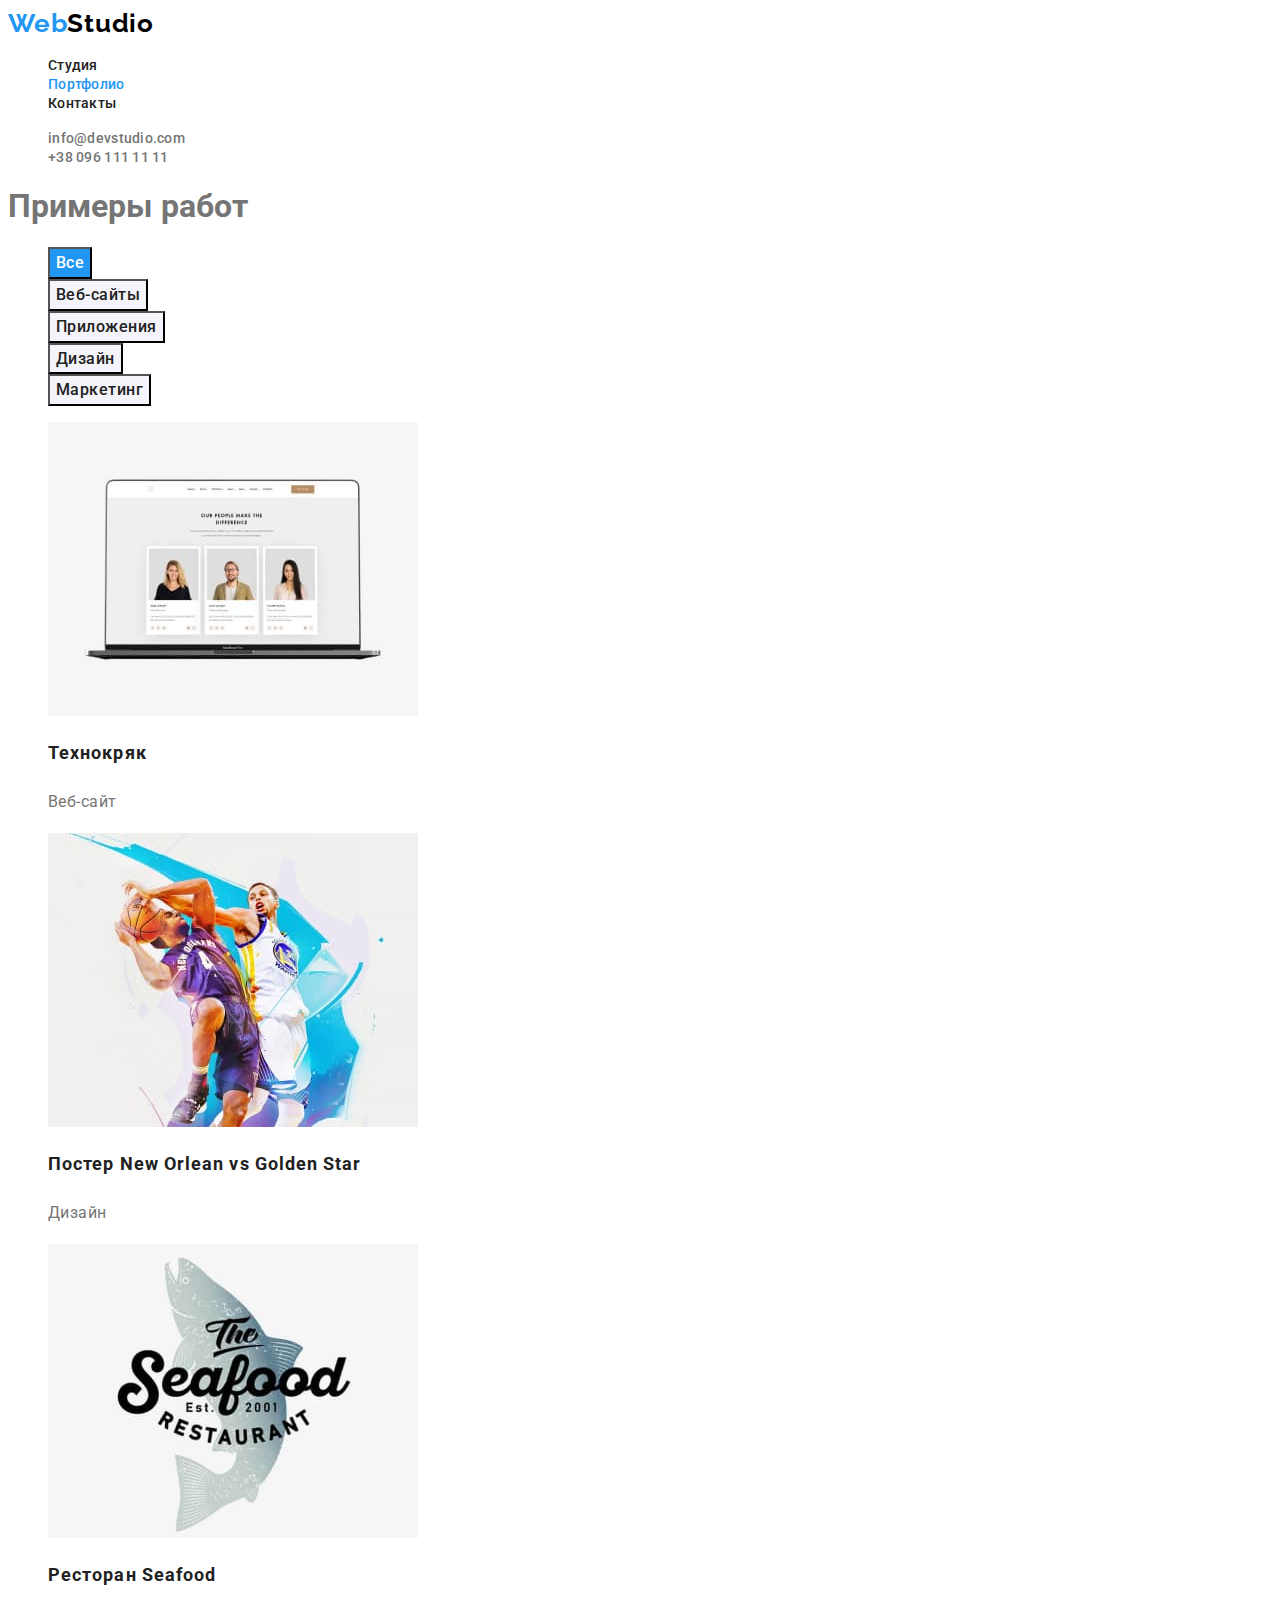
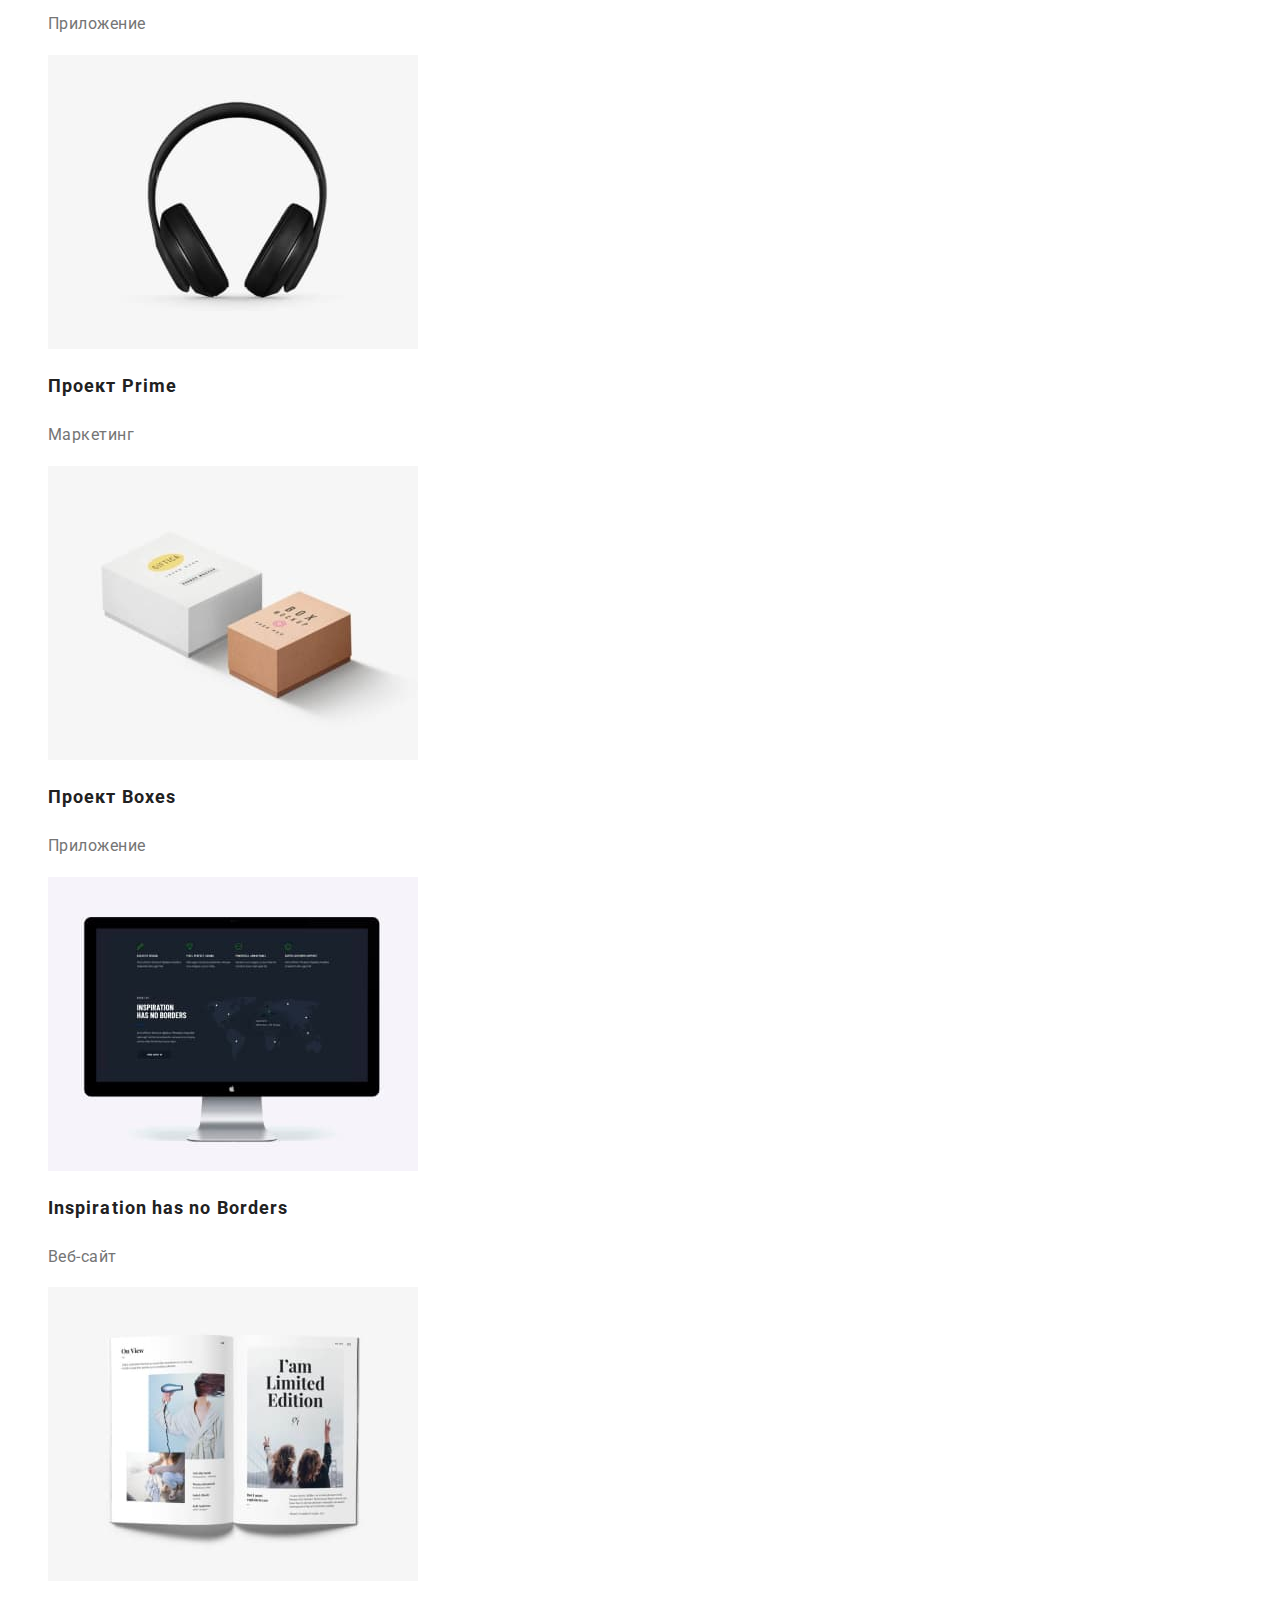
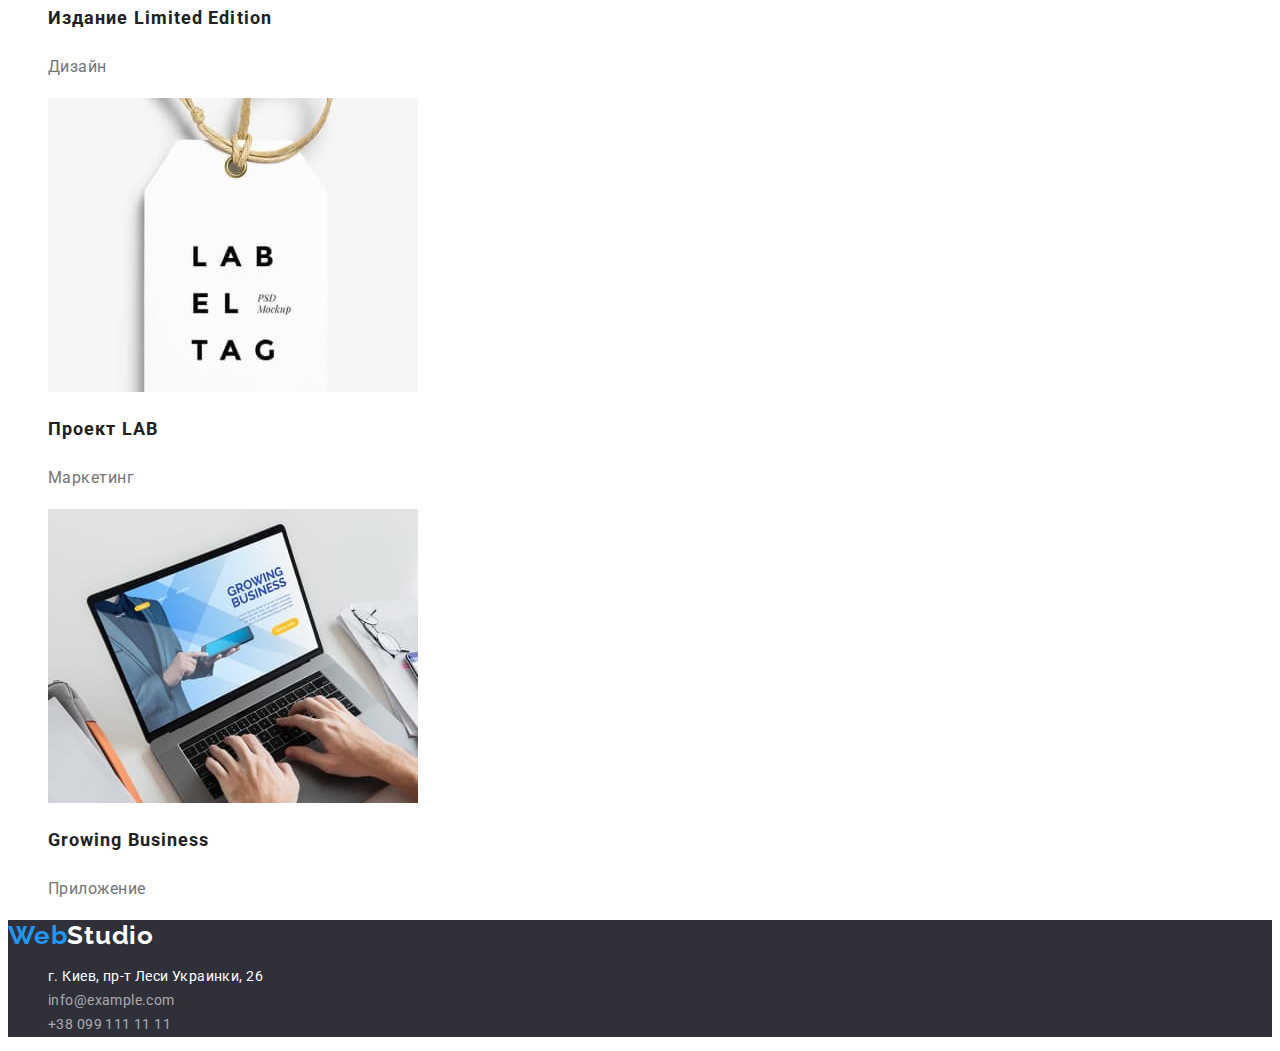
==== portfolio.html @ 643e1e72 "Добавляє файли з ДЗ-2" ====
<!DOCTYPE html>
<html lang="ru">
<head>
    <meta charset="UTF-8">
    <meta http-equiv="X-UA-Compatible" content="IE=edge">
    <meta name="viewport" content="width=device-width, initial-scale=1.0">
    <title>Портфолио</title>
    <link rel="preconnect" href="https://fonts.googleapis.com">
    <link rel="preconnect" href="https://fonts.gstatic.com" crossorigin>
    <link href="https://fonts.googleapis.com/css2?family=Raleway:wght@700&family=Roboto:wght@400;500;700;900&display=swap"
        rel="stylesheet">
    <link rel="stylesheet" href="./css/styles.css">
</head>
<body>
    <!-- Шапка -->
    <header class="header">
        <a class="link logo" href="./index.html"><span class="web">Web</span>Studio</a>
        <nav class="nav">
            <ul class="list">
                <li><a class="link" href="./index.html">Студия</a></li>
                <li><a class="link link-current" href="./portfolio.html">Портфолио</a></li>
                <li><a class="link" href="">Контакты</a></li>
            </ul>
        </nav>
        <ul class="list">
            <li><a class="link contacts" href="mailto:info@devstudio.com">info@devstudio.com</a></li>
            <li><a class="link contacts" href="tel:+380961111111">+38 096 111 11 11</a></li>
        </ul>
    </header>
    <!-- Основная часть -->
    <main>
        <!-- Примеры работ -->
        <section class="examples">
            <h1>Примеры работ</h1>
            <ul  class="list">
                <li>
                    <button type="button" class="btn default">Все</button>
                </li>
                <li>
                    <button type="button" class="btn">Веб-сайты</button>
                </li>
                <li>
                    <button type="button" class="btn">Приложения</button>
                </li>
                <li>
                    <button type="button" class="btn">Дизайн</button>
                </li>
                <li>
                    <button type="button" class="btn">Маркетинг</button>
                </li>

            </ul>
            <ul class="list">
                <li class="item">
                    <a class="link" href="">
                        <img src="./images/portfolio/img1.jpg" alt="Веб-сайт" width="370">
                        <h2 class="project-name">Технокряк</h2>
                        <p class="project-type">Веб-сайт</p>
                    </a>
                </li>
                <li class="item">
                    <a class="link" href="">
                        <img src="./images/portfolio/img2.jpg" alt="Постер New Orlean vs Golden Star" width="370">
                        <h2 class="project-name">Постер New Orlean vs Golden Star</h2>
                        <p class="project-type">Дизайн</p>
                    </a>
                </li>
                <li class="item">
                    <a class="link" href="">
                        <img src="./images/portfolio/img3.jpg" alt="Лого ресторана Seafood" width="370">
                        <h2 class="project-name">Ресторан Seafood</h2>
                        <p class="project-type">Приложение</p>
                    </a>
                </li>
                <li class="item">
                    <a class="link" href="">
                        <img src="./images/portfolio/img4.jpg" alt="Наушники" width="370">
                        <h2 class="project-name">Проект Prime</h2>
                        <p class="project-type">Маркетинг</p>
                    </a>
                </li>
                <li class="item">
                    <a class="link" href="">
                        <img src="./images/portfolio/img5.jpg" alt="Два ящика" width="370">
                        <h2 class="project-name">Проект Boxes</h2>
                        <p class="project-type">Приложение</p>
                    </a>
                </li>
                <li class="item">
                    <a class="link" href="">
                        <img src="./images/portfolio/img6.jpg" alt="Монитор" width="370">
                        <h2 class="project-name">Inspiration has no Borders</h2>
                        <p class="project-type">Веб-сайт</p>
                    </a>
                </li>
                <li class="item">
                    <a class="link" href="">
                        <img src="./images/portfolio/img7.jpg" alt="Журнал" width="370">
                        <h2 class="project-name">Издание Limited Edition</h2>
                        <p class="project-type">Дизайн</p>
                    </a>
                </li>
                <li class="item">
                    <a class="link" href="">
                        <img src="./images/portfolio/img8.jpg" alt="Бирка" width="370">
                        <h2 class="project-name">Проект LAB</h2>
                        <p class="project-type">Маркетинг</p>
                    </a>
                </li>
                <li class="item">
                    <a class="link" href="">
                        <img src="./images/portfolio/img9.jpg" alt="Ноутбук" width="370">
                        <h2 class="project-name">Growing Business</h2>
                        <p class="project-type">Приложение</p>
                    </a>
                </li>
                
            </ul>
        </section>
    </main>
    <!-- Подвал -->
    <footer class="footer">
        <a class="link logo" href="./index.html"><span class="web">Web</span>Studio</a>
        <address class="address">
            <ul class="list">
                <li >г. Киев, пр-т Леси Украинки, 26</li>
                <li><a class="link contacts" href="mailto:info@example.com">info@example.com</a></li>
                <li><a class="link contacts" href="tel:+380991111111">+38 099 111 11 11</a></li>
            </ul>
        </address>
    </footer>
</body>
</html>
---- css/styles.css ----
:root {
  --primary-text-color: #757575;
  --title-text-color: #212121;
  --accent-color: #2196f3;
  --accent-hero-btn-color: #188ce8;
  --primary-white-color: #ffffff;
  --header-logo-color: #000000;
  --footer-background-color: #2f303a;
  --footer-contacts-color: rgba(255, 255, 255, 0.6);
  --second-background-color: #f5f4fa;
}

body {
  background-color: var(--primary-white-color);
  color: var(--primary-text-color);

  font-family: Roboto, sans-serif;
}

.list {
  list-style-type: none;
}

.link {
  text-decoration: none;
}

.logo {
  font-family: Raleway;
  font-style: normal;
  font-weight: 700;
  font-size: 26px;
  line-height: 1.19;
  letter-spacing: 0.03em;
}

.logo .web {
  color: var(--accent-color);
}

/* шапка */

.header .logo {
  color: var(--header-logo-color);
}

.nav .link {
  color: var(--title-text-color);

  font-weight: 500;
  font-size: 14px;
  line-height: 1.14;
  letter-spacing: 0.02em;
}

.nav .link-current {
  color: var(--accent-color);
}

.header .contacts {
  color: var(--primary-text-color);

  font-weight: 500;
  font-size: 14px;
  line-height: 1.14;
  letter-spacing: 0.02em;
}

.nav .link:hover,
.nav .link:focus,
.link.contacts:hover,
.link.contacts:focus {
  color: var(--accent-color);
}

/* Подвал */
.footer {
  background-color: var(--footer-background-color);
}

.footer .logo {
  color: var(--primary-white-color);
}

.footer .address {
  color: var(--primary-white-color);

  font-style: normal;
  font-weight: 400;
  font-size: 14px;
  line-height: 1.71;
  letter-spacing: 0.03em;
}

.footer .contacts {
  color: var(--footer-contacts-color);
}

/* Кнопки портфолио */
.btn {
  background-color: var(--second-background-color);
  color: var(--title-text-color);

  font-family: inherit;
  font-weight: 500;
  font-size: 16px;
  line-height: 1.62;
  text-align: center;
  letter-spacing: 0.03em;

  cursor: pointer;
}

.btn.default {
  background-color: var(--accent-color);
  color: var(--primary-white-color);
}

.btn:hover,
.btn:focus {
  background-color: var(--accent-color);
  color: var(--primary-white-color);
}

/* Герой */
.hero {
  background-color: var(--footer-background-color);
}

.hero .title {
  color: var(--primary-white-color);

  font-weight: 900;
  font-size: 44px;
  line-height: 1.36;
  text-align: center;
  letter-spacing: 0.06em;

  text-transform: uppercase;
}

.hero .btn {
  background-color: var(--accent-color);
  color: var(--primary-white-color);

  font-family: inherit;
  font-weight: 700;
  font-size: 16px;
  line-height: 1.87;
  letter-spacing: 0.06em;

  cursor: pointer;
}

.hero .btn:hover,
.hero .btn:focus {
  background-color: var(--accent-hero-btn-color);
}

/* Примеры работ */
.examples .title {
  color: var(--title-text-color);
}

.project-name {
  color: var(--title-text-color);

  font-size: 18px;
  line-height: 2;
  letter-spacing: 0.06em;
}

.project-type {
  color: var(--primary-text-color);

  font-size: 16px;
  line-height: 1.87;
  letter-spacing: 0.03em;
}

/* Преимущества */
.feature .title {
  color: var(--title-text-color);

  font-size: 14px;
  line-height: 1.14;
  letter-spacing: 0.03em;

  text-transform: uppercase;
}

.feature .text {
  color: var(--primary-text-color);

  font-size: 14px;
  line-height: 1.71;
  letter-spacing: 0.03em;
}

/* Направления работы */
.services {
  color: var(--title-text-color);

  font-size: 36px;
  line-height: 1.17;
  text-align: center;
  letter-spacing: 0.03em;
}

/* Сотрудники */
.team {
  background-color: var(--second-background-color);
}

.team .title {
  color: var(--title-text-color);

  font-size: 36px;
  line-height: 1.17;
  text-align: center;
  letter-spacing: 0.03em;
}

.team .item {
  background-color: var(--primary-white-color);
}

.team .name {
  color: var(--title-text-color);

  font-weight: 500;
  font-size: 16px;
  line-height: 1.19;
  text-align: center;
  letter-spacing: 0.03em;
}

.team .text {
  color: var(--primary-text-color);

  font-size: 16px;
  line-height: 1.19;
  text-align: center;
  letter-spacing: 0.03em;
}
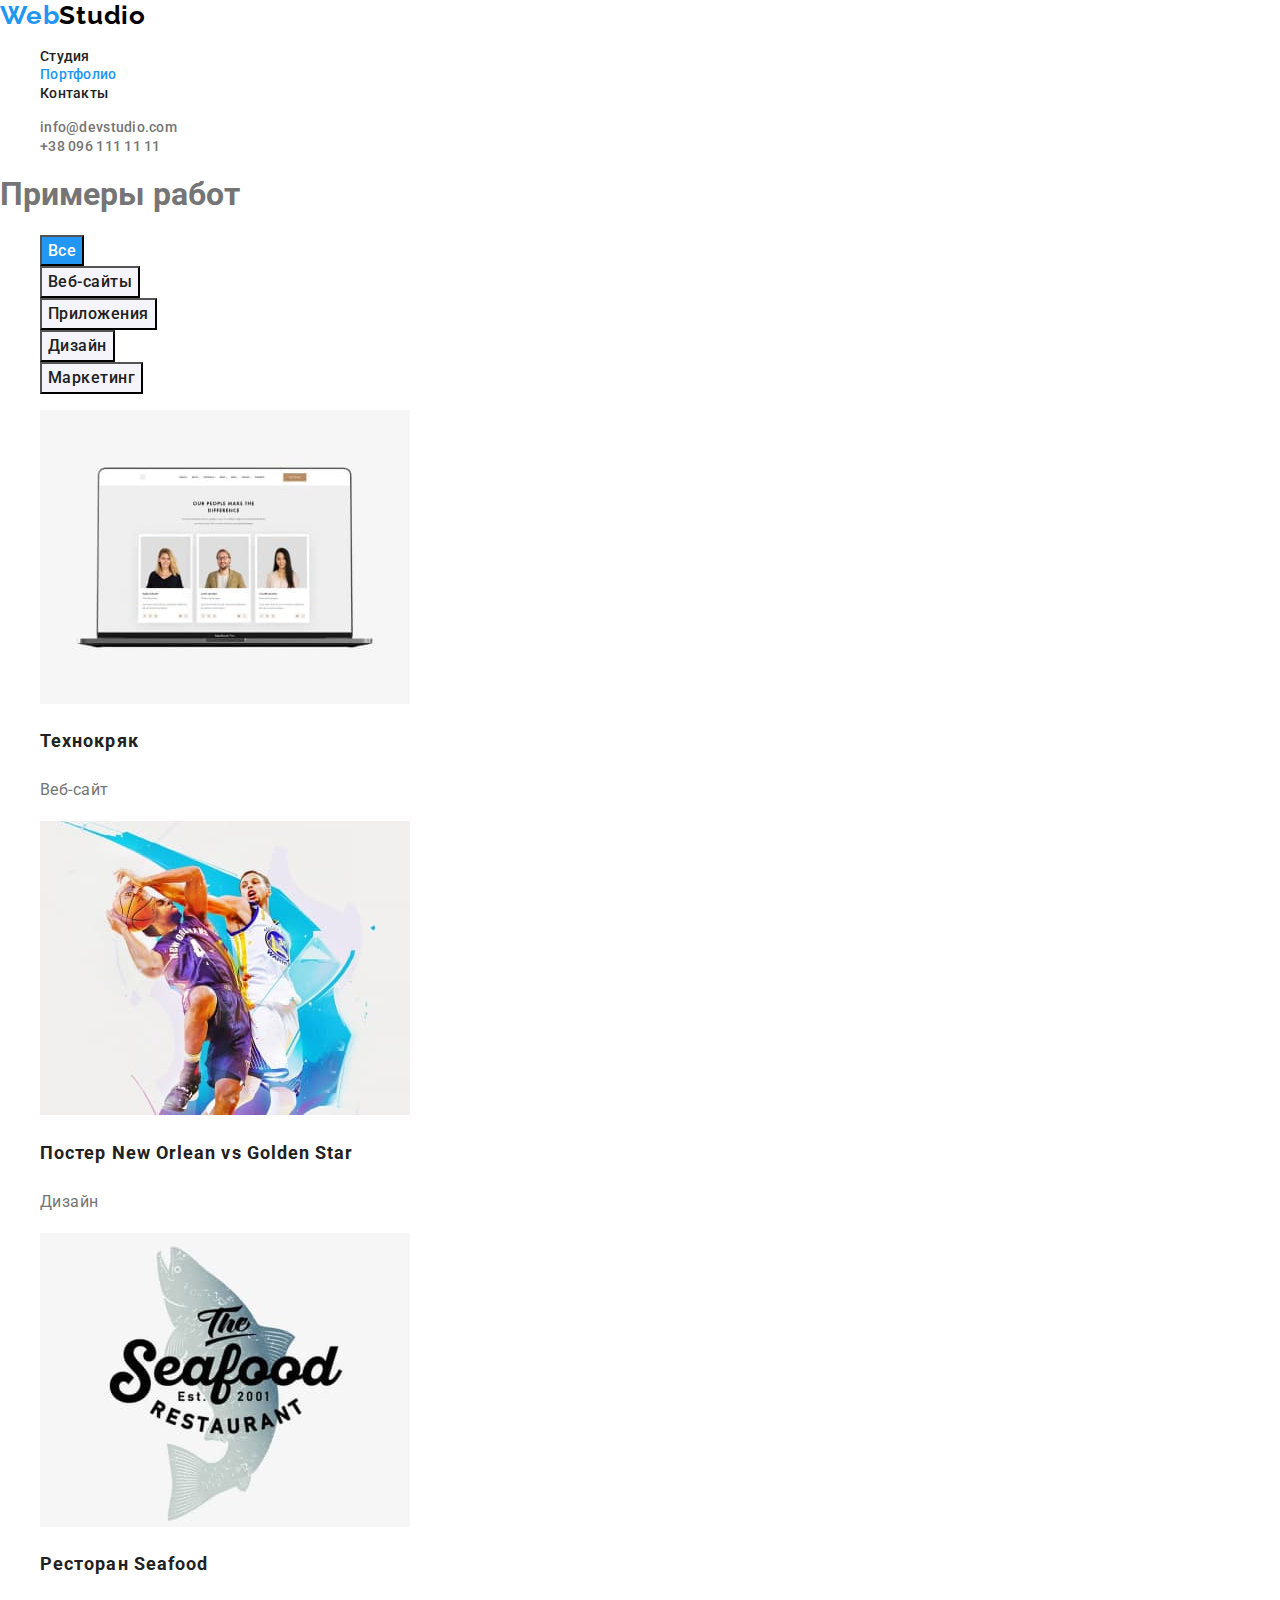
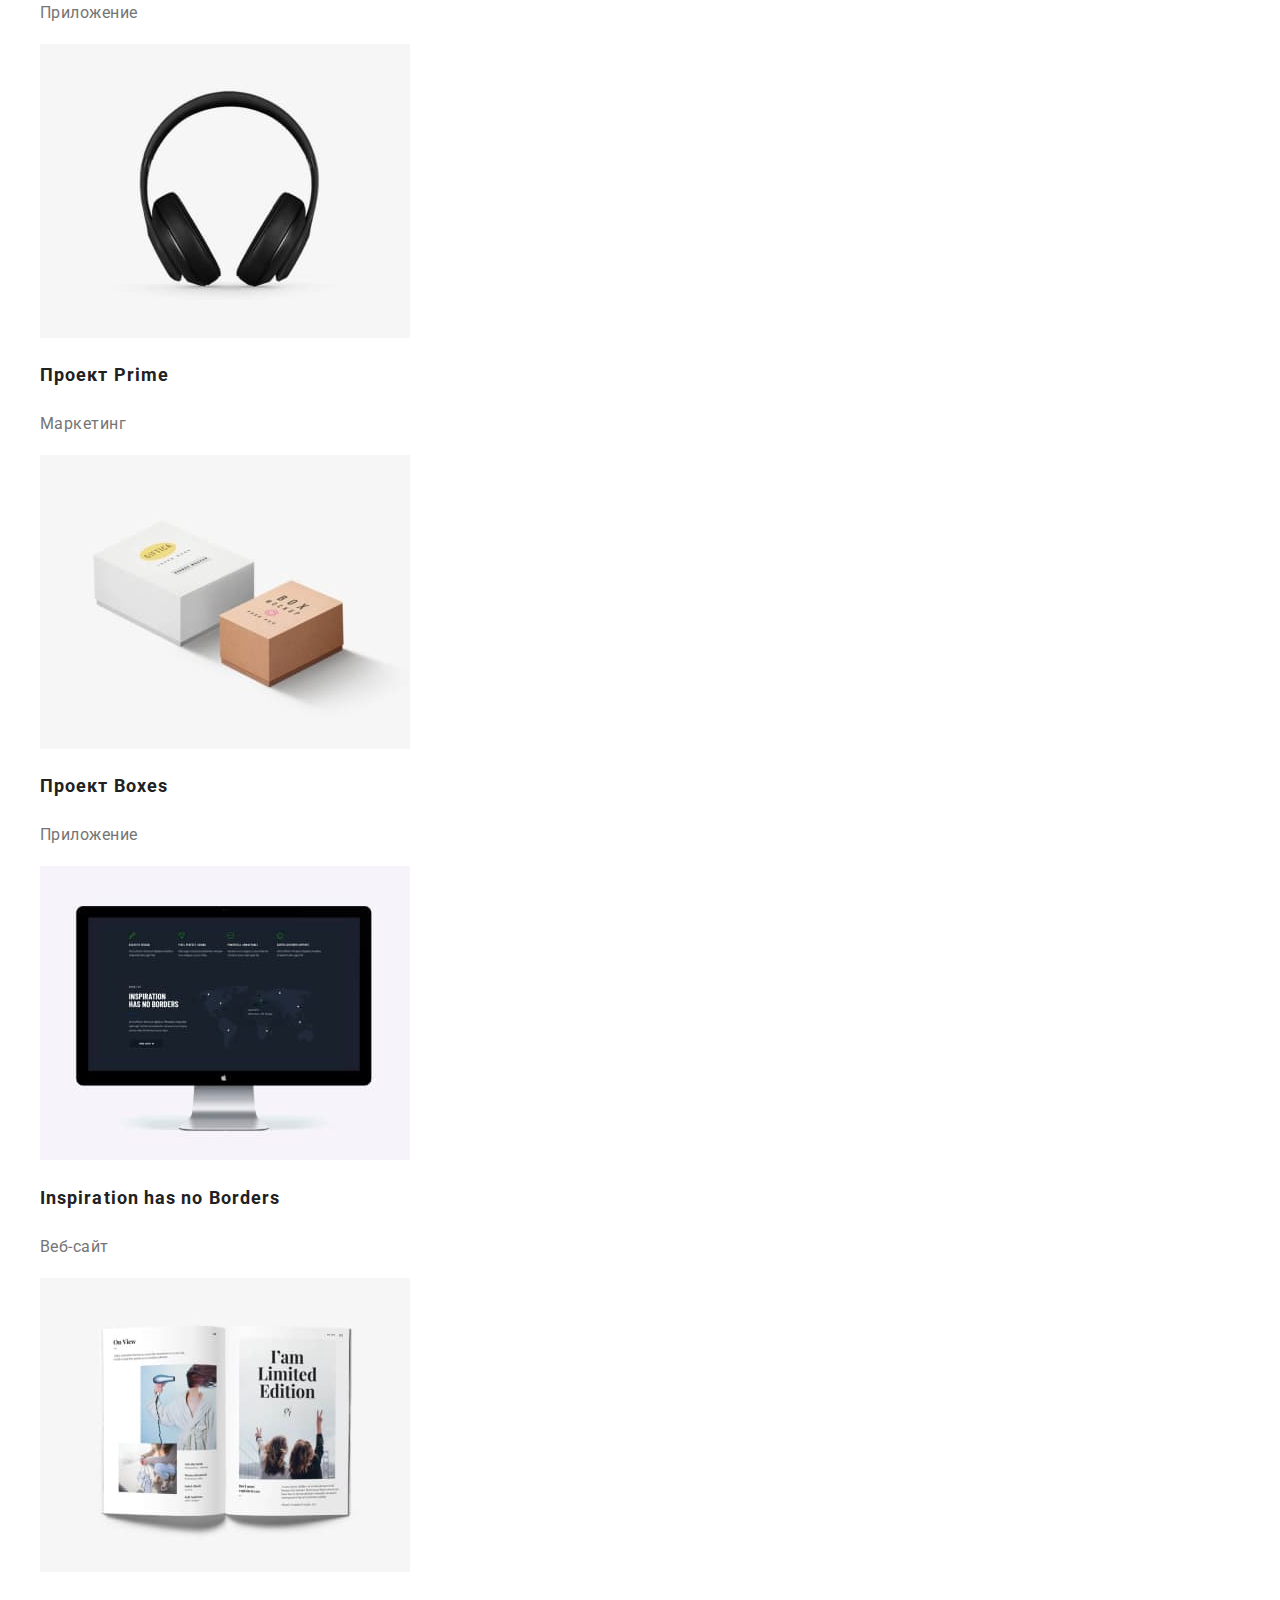
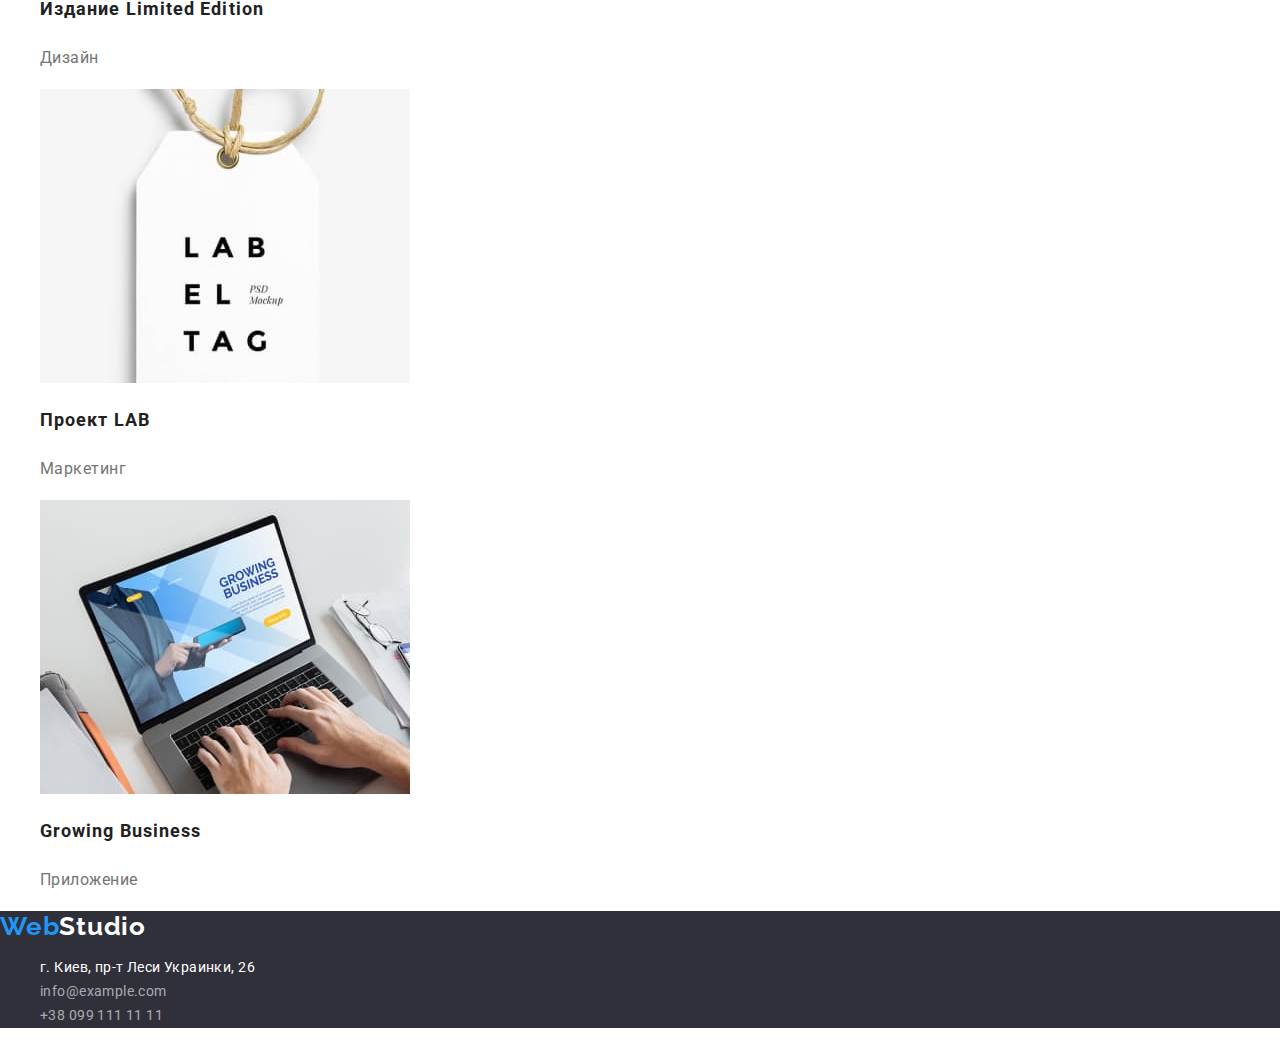
==== commit 0ce2dcc3: "Добавляє modern-normalize" ====
--- a/portfolio.html
+++ b/portfolio.html
@@ -9,6 +9,7 @@
     <link rel="preconnect" href="https://fonts.gstatic.com" crossorigin>
     <link href="https://fonts.googleapis.com/css2?family=Raleway:wght@700&family=Roboto:wght@400;500;700;900&display=swap"
         rel="stylesheet">
+    <link rel="stylesheet" href="https://cdnjs.cloudflare.com/ajax/libs/modern-normalize/1.1.0/modern-normalize.min.css">
     <link rel="stylesheet" href="./css/styles.css">
 </head>
 <body>
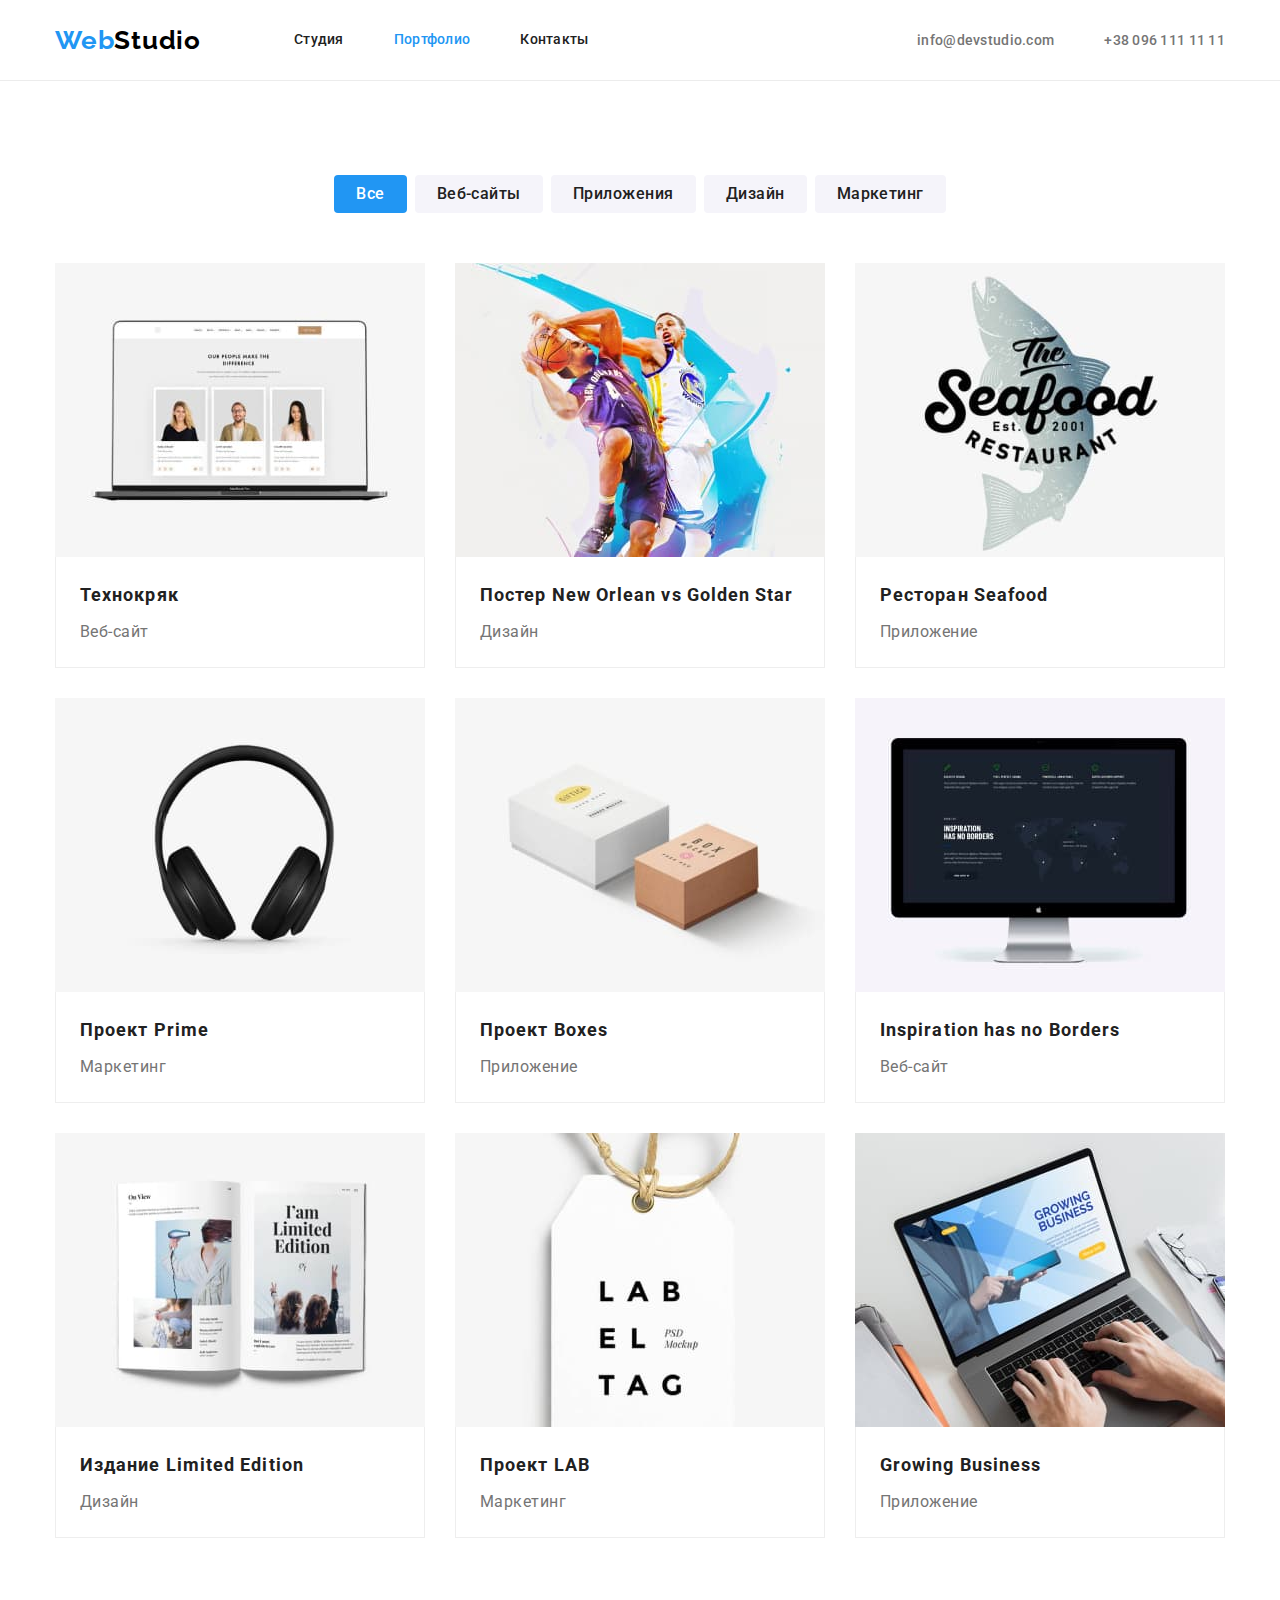
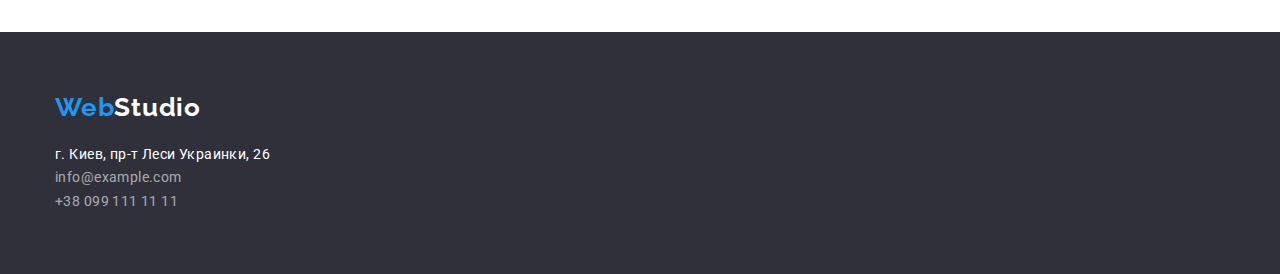
==== commit 01f46f99: "Добавляє геометрію в стилі" ====
--- a/portfolio.html
+++ b/portfolio.html
@@ -15,120 +15,142 @@
 <body>
     <!-- Шапка -->
     <header class="header">
-        <a class="link logo" href="./index.html"><span class="web">Web</span>Studio</a>
-        <nav class="nav">
-            <ul class="list">
-                <li><a class="link" href="./index.html">Студия</a></li>
-                <li><a class="link link-current" href="./portfolio.html">Портфолио</a></li>
-                <li><a class="link" href="">Контакты</a></li>
+        <div class="container">
+            <a class="link logo" href="./index.html"><span class="web">Web</span>Studio</a>
+            <nav class="nav">
+                <ul class="list">
+                    <li class="item"><a class="link" href="./index.html">Студия</a></li>
+                    <li class="item"><a class="link link-current" href="./portfolio.html">Портфолио</a></li>
+                    <li class="item"><a class="link" href="">Контакты</a></li>
+                </ul>
+            </nav>
+            <ul class="list contacts">
+                <li class="item"><a class="link contact" href="mailto:info@devstudio.com">info@devstudio.com</a></li>
+                <li class="item"><a class="link contact" href="tel:+380961111111">+38 096 111 11 11</a></li>
             </ul>
-        </nav>
-        <ul class="list">
-            <li><a class="link contacts" href="mailto:info@devstudio.com">info@devstudio.com</a></li>
-            <li><a class="link contacts" href="tel:+380961111111">+38 096 111 11 11</a></li>
-        </ul>
+        </div>
     </header>
     <!-- Основная часть -->
     <main>
         <!-- Примеры работ -->
-        <section class="examples">
-            <h1>Примеры работ</h1>
-            <ul  class="list">
-                <li>
-                    <button type="button" class="btn default">Все</button>
-                </li>
-                <li>
-                    <button type="button" class="btn">Веб-сайты</button>
-                </li>
-                <li>
-                    <button type="button" class="btn">Приложения</button>
-                </li>
-                <li>
-                    <button type="button" class="btn">Дизайн</button>
-                </li>
-                <li>
-                    <button type="button" class="btn">Маркетинг</button>
-                </li>
-
-            </ul>
-            <ul class="list">
-                <li class="item">
-                    <a class="link" href="">
-                        <img src="./images/portfolio/img1.jpg" alt="Веб-сайт" width="370">
-                        <h2 class="project-name">Технокряк</h2>
-                        <p class="project-type">Веб-сайт</p>
-                    </a>
-                </li>
-                <li class="item">
-                    <a class="link" href="">
-                        <img src="./images/portfolio/img2.jpg" alt="Постер New Orlean vs Golden Star" width="370">
-                        <h2 class="project-name">Постер New Orlean vs Golden Star</h2>
-                        <p class="project-type">Дизайн</p>
-                    </a>
-                </li>
-                <li class="item">
-                    <a class="link" href="">
-                        <img src="./images/portfolio/img3.jpg" alt="Лого ресторана Seafood" width="370">
-                        <h2 class="project-name">Ресторан Seafood</h2>
-                        <p class="project-type">Приложение</p>
-                    </a>
-                </li>
-                <li class="item">
-                    <a class="link" href="">
-                        <img src="./images/portfolio/img4.jpg" alt="Наушники" width="370">
-                        <h2 class="project-name">Проект Prime</h2>
-                        <p class="project-type">Маркетинг</p>
-                    </a>
-                </li>
-                <li class="item">
-                    <a class="link" href="">
-                        <img src="./images/portfolio/img5.jpg" alt="Два ящика" width="370">
-                        <h2 class="project-name">Проект Boxes</h2>
-                        <p class="project-type">Приложение</p>
-                    </a>
-                </li>
-                <li class="item">
-                    <a class="link" href="">
-                        <img src="./images/portfolio/img6.jpg" alt="Монитор" width="370">
-                        <h2 class="project-name">Inspiration has no Borders</h2>
-                        <p class="project-type">Веб-сайт</p>
-                    </a>
-                </li>
-                <li class="item">
-                    <a class="link" href="">
-                        <img src="./images/portfolio/img7.jpg" alt="Журнал" width="370">
-                        <h2 class="project-name">Издание Limited Edition</h2>
-                        <p class="project-type">Дизайн</p>
-                    </a>
-                </li>
-                <li class="item">
-                    <a class="link" href="">
-                        <img src="./images/portfolio/img8.jpg" alt="Бирка" width="370">
-                        <h2 class="project-name">Проект LAB</h2>
-                        <p class="project-type">Маркетинг</p>
-                    </a>
-                </li>
-                <li class="item">
-                    <a class="link" href="">
-                        <img src="./images/portfolio/img9.jpg" alt="Ноутбук" width="370">
-                        <h2 class="project-name">Growing Business</h2>
-                        <p class="project-type">Приложение</p>
-                    </a>
-                </li>
-                
-            </ul>
+        <section class="examples section">
+            <div class="container">
+                <h1 class="visually-hidden">Примеры работ</h1>
+                <ul class="list list-buttons">
+                    <li class="item">
+                        <button type="button" class="btn default">Все</button>
+                    </li>
+                    <li class="item">
+                        <button type="button" class="btn">Веб-сайты</button>
+                    </li>
+                    <li class="item">
+                        <button type="button" class="btn">Приложения</button>
+                    </li>
+                    <li class="item">
+                        <button type="button" class="btn">Дизайн</button>
+                    </li>
+                    <li class="item">
+                        <button type="button" class="btn">Маркетинг</button>
+                    </li>
+                </ul>
+                <ul class="list list-projects">
+                    <li class="item">
+                        <a class="link" href="">
+                            <img class="image" src="./images/portfolio/img1.jpg" alt="Веб-сайт" width="370">
+                            <div class="project-description">
+                                <h2 class="project-name">Технокряк</h2>
+                                <p class="project-type">Веб-сайт</p>
+                            </div>
+                        </a>
+                    </li>
+                    <li class="item">
+                        <a class="link" href="">
+                            <img class="image" src="./images/portfolio/img2.jpg" alt="Постер New Orlean vs Golden Star" width="370">
+                            <div class="project-description">
+                                <h2 class="project-name">Постер New Orlean vs Golden Star</h2>
+                                <p class="project-type">Дизайн</p>
+                            </div>
+                        </a>
+                    </li>
+                    <li class="item">
+                        <a class="link" href="">
+                            <img class="image" src="./images/portfolio/img3.jpg" alt="Лого ресторана Seafood" width="370">
+                            <div class="project-description">
+                                <h2 class="project-name">Ресторан Seafood</h2>
+                                <p class="project-type">Приложение</p>
+                            </div>
+                        </a>
+                    </li>
+                    <li class="item">
+                        <a class="link" href="">
+                            <img class="image" src="./images/portfolio/img4.jpg" alt="Наушники" width="370">
+                            <div class="project-description">
+                                <h2 class="project-name">Проект Prime</h2>
+                                <p class="project-type">Маркетинг</p>
+                            </div>
+                        </a>
+                    </li>
+                    <li class="item">
+                        <a class="link" href="">
+                            <img class="image" src="./images/portfolio/img5.jpg" alt="Два ящика" width="370">
+                            <div class="project-description">
+                                <h2 class="project-name">Проект Boxes</h2>
+                                <p class="project-type">Приложение</p>
+                            </div>
+                        </a>
+                    </li>
+                    <li class="item">
+                        <a class="link" href="">
+                            <img class="image" src="./images/portfolio/img6.jpg" alt="Монитор" width="370">
+                            <div class="project-description">
+                                <h2 class="project-name">Inspiration has no Borders</h2>
+                                <p class="project-type">Веб-сайт</p>
+                            </div>
+                        </a>
+                    </li>
+                    <li class="item">
+                        <a class="link" href="">
+                            <img class="image" src="./images/portfolio/img7.jpg" alt="Журнал" width="370">
+                            <div class="project-description">
+                                <h2 class="project-name">Издание Limited Edition</h2>
+                                <p class="project-type">Дизайн</p>
+                            </div>
+                        </a>
+                    </li>
+                    <li class="item">
+                        <a class="link" href="">
+                            <img class="image" src="./images/portfolio/img8.jpg" alt="Бирка" width="370">
+                            <div class="project-description">
+                                <h2 class="project-name">Проект LAB</h2>
+                                <p class="project-type">Маркетинг</p>
+                            </div>
+                        </a>
+                    </li>
+                    <li class="item">
+                        <a class="link" href="">
+                            <img class="image" src="./images/portfolio/img9.jpg" alt="Ноутбук" width="370">
+                            <div class="project-description">
+                                <h2 class="project-name">Growing Business</h2>
+                                <p class="project-type">Приложение</p>
+                            </div>
+                        </a>
+                    </li>
+                </ul>
+            </div>
         </section>
     </main>
     <!-- Подвал -->
     <footer class="footer">
-        <a class="link logo" href="./index.html"><span class="web">Web</span>Studio</a>
-        <address class="address">
-            <ul class="list">
-                <li >г. Киев, пр-т Леси Украинки, 26</li>
-                <li><a class="link contacts" href="mailto:info@example.com">info@example.com</a></li>
-                <li><a class="link contacts" href="tel:+380991111111">+38 099 111 11 11</a></li>
-            </ul>
-        </address>
+        <div class="container">
+            <a class="link logo" href="./index.html"><span class="web">Web</span>Studio</a>
+            <address class="address">
+                <ul class="list">
+                    <li>г. Киев, пр-т Леси Украинки, 26</li>
+                    <li><a class="link contact" href="mailto:info@example.com">info@example.com</a></li>
+                    <li><a class="link contact" href="tel:+380991111111">+38 099 111 11 11</a></li>
+                </ul>
+            </address>
+        </div>
     </footer>
 </body>
 </html>--- a/css/styles.css
+++ b/css/styles.css
@@ -8,12 +8,13 @@
   --footer-background-color: #2f303a;
   --footer-contacts-color: rgba(255, 255, 255, 0.6);
   --second-background-color: #f5f4fa;
+  --border-color: #ececec;
+  --second-border-color: #eeeeee;
 }
 
 body {
   background-color: var(--primary-white-color);
   color: var(--primary-text-color);
-
   font-family: Roboto, sans-serif;
 }
 
@@ -23,6 +24,36 @@
 
 .link {
   text-decoration: none;
+}
+
+h1,
+h2,
+h3,
+h4,
+h5,
+h6,
+p,
+ul {
+  margin: 0;
+  padding: 0;
+}
+
+.image {
+  display: block;
+}
+
+.section {
+  padding-top: 94px;
+  padding-bottom: 94px;
+}
+
+.container {
+  box-sizing: border-box;
+  width: 1200px;
+  padding-left: 15px;
+  padding-right: 15px;
+  margin-left: auto;
+  margin-right: auto;
 }
 
 .logo {
@@ -39,14 +70,37 @@
 }
 
 /* шапка */
+.header {
+  border-bottom: 1px solid var(--border-color);
+}
+
+.header .container {
+  display: flex;
+  align-items: center;
+}
 
 .header .logo {
+  margin-right: 93px;
+
   color: var(--header-logo-color);
 }
 
+.nav .list {
+  display: flex;
+}
+
+.header .contacts {
+  display: flex;
+  align-items: center;
+  margin-left: auto;
+}
+
 .nav .link {
-  color: var(--title-text-color);
-
+  display: inline-block;
+  padding-top: 32px;
+  padding-bottom: 32px;
+
+  color: var(--title-text-color);
   font-weight: 500;
   font-size: 14px;
   line-height: 1.14;
@@ -57,24 +111,31 @@
   color: var(--accent-color);
 }
 
-.header .contacts {
+.header .contact {
   color: var(--primary-text-color);
-
   font-weight: 500;
   font-size: 14px;
   line-height: 1.14;
   letter-spacing: 0.02em;
 }
 
+.nav .item:not(:first-child),
+.contacts .item:not(:first-child) {
+  margin-left: 50px;
+}
+
 .nav .link:hover,
 .nav .link:focus,
-.link.contacts:hover,
-.link.contacts:focus {
+.link.contact:hover,
+.link.contact:focus {
   color: var(--accent-color);
 }
 
 /* Подвал */
 .footer {
+  padding-top: 60px;
+  padding-bottom: 60px;
+
   background-color: var(--footer-background-color);
 }
 
@@ -83,8 +144,9 @@
 }
 
 .footer .address {
-  color: var(--primary-white-color);
-
+  padding-top: 20px;
+
+  color: var(--primary-white-color);
   font-style: normal;
   font-weight: 400;
   font-size: 14px;
@@ -92,57 +154,45 @@
   letter-spacing: 0.03em;
 }
 
-.footer .contacts {
+.footer .contact {
   color: var(--footer-contacts-color);
-}
-
-/* Кнопки портфолио */
-.btn {
-  background-color: var(--second-background-color);
-  color: var(--title-text-color);
-
-  font-family: inherit;
-  font-weight: 500;
-  font-size: 16px;
-  line-height: 1.62;
-  text-align: center;
-  letter-spacing: 0.03em;
-
-  cursor: pointer;
-}
-
-.btn.default {
-  background-color: var(--accent-color);
-  color: var(--primary-white-color);
-}
-
-.btn:hover,
-.btn:focus {
-  background-color: var(--accent-color);
-  color: var(--primary-white-color);
 }
 
 /* Герой */
 .hero {
+  padding-top: 200px;
+  padding-bottom: 200px;
+
   background-color: var(--footer-background-color);
 }
 
+.hero .container {
+  display: block;
+}
+
 .hero .title {
   color: var(--primary-white-color);
-
   font-weight: 900;
   font-size: 44px;
   line-height: 1.36;
   text-align: center;
   letter-spacing: 0.06em;
-
   text-transform: uppercase;
 }
 
 .hero .btn {
+  display: block;
+  box-sizing: border-box;
+  height: 50px;
+  width: 200px;
+  margin-left: auto;
+  margin-right: auto;
+  margin-top: 30px;
+  border-radius: 4px;
+  border-color: transparent;
+
   background-color: var(--accent-color);
   color: var(--primary-white-color);
-
   font-family: inherit;
   font-weight: 700;
   font-size: 16px;
@@ -157,14 +207,200 @@
   background-color: var(--accent-hero-btn-color);
 }
 
+/* Преимущества */
+.visually-hidden {
+  position: absolute;
+  clip: rect(0 0 0 0);
+  width: 1px;
+  height: 1px;
+  margin: -1px;
+}
+
+.feature-list {
+  display: flex;
+  flex-wrap: wrap;
+}
+
+.feature-list .item {
+  flex-basis: calc((100% - 90px) / 4);
+}
+
+.feature-list .item:not(:first-child) {
+  margin-left: 30px;
+}
+
+.feature-list .title {
+  margin-bottom: 10px;
+
+  color: var(--title-text-color);
+  font-size: 14px;
+  line-height: 1.14;
+  letter-spacing: 0.03em;
+  text-transform: uppercase;
+}
+
+.feature-list .text {
+  color: var(--primary-text-color);
+  font-size: 14px;
+  line-height: 1.71;
+  letter-spacing: 0.03em;
+}
+
+/* Направления работы */
+.services {
+  padding-top: 0;
+}
+
+.services .title {
+  margin-bottom: 50px;
+
+  color: var(--title-text-color);
+  font-size: 36px;
+  line-height: 1.17;
+  text-align: center;
+  letter-spacing: 0.03em;
+}
+
+.services .list {
+  display: flex;
+}
+
+.services .item {
+  flex-basis: calc((100% - 60) / 3);
+}
+
+.services .item:not(:first-child) {
+  margin-left: 30px;
+}
+
+/* Сотрудники */
+.team {
+  background-color: var(--second-background-color);
+}
+
+.team .title {
+  margin-bottom: 50px;
+
+  color: var(--title-text-color);
+  font-size: 36px;
+  line-height: 1.17;
+  text-align: center;
+  letter-spacing: 0.03em;
+}
+
+.team .list {
+  display: flex;
+}
+
+.team .item {
+  flex-basis: calc((100% - 90) / 4);
+  border-radius: 0px 0px 4px 4px;
+  border-color: transparent;
+
+  background-color: var(--primary-white-color);
+}
+
+.team .item:not(:first-child) {
+  margin-left: 30px;
+}
+
+.team .name {
+  padding-top: 30px;
+
+  color: var(--title-text-color);
+  font-weight: 500;
+  font-size: 16px;
+  line-height: 1.19;
+  text-align: center;
+  letter-spacing: 0.03em;
+}
+
+.team .text {
+  padding-top: 10px;
+  padding-bottom: 30px;
+
+  color: var(--primary-text-color);
+  font-size: 16px;
+  line-height: 1.19;
+  text-align: center;
+  letter-spacing: 0.03em;
+}
+
+/* Кнопки портфолио */
+.list-buttons {
+  display: flex;
+  justify-content: center;
+  padding-bottom: 16px;
+  margin-bottom: 34px;
+}
+
+.list-buttons .item:not(:first-child) {
+  margin-left: 8px;
+}
+
+.btn {
+  padding-top: 4px;
+  padding-right: 20px;
+  padding-bottom: 4px;
+  padding-left: 20px;
+  border-radius: 4px;
+  border-color: transparent;
+
+  background-color: var(--second-background-color);
+  color: var(--title-text-color);
+  font-family: inherit;
+  font-weight: 500;
+  font-size: 16px;
+  line-height: 1.62;
+  text-align: center;
+  letter-spacing: 0.03em;
+
+  cursor: pointer;
+}
+
+.btn.default {
+  background-color: var(--accent-color);
+  color: var(--primary-white-color);
+}
+
+.btn:hover,
+.btn:focus {
+  background-color: var(--accent-color);
+  color: var(--primary-white-color);
+}
+
 /* Примеры работ */
-.examples .title {
-  color: var(--title-text-color);
+.list-projects {
+  display: flex;
+  flex-wrap: wrap;
+}
+
+.list-projects .item {
+  flex-basis: calc((100% - 60px) / 3);
+}
+
+.list-projects .item:not(:nth-child(3n + 1)) {
+  margin-left: 30px;
+}
+
+.list-projects .item:not(:nth-child(-n + 3)) {
+  margin-top: 30px;
+}
+
+.project-description {
+  padding-top: 20px;
+  padding-right: 24px;
+  padding-bottom: 20px;
+  padding-left: 24px;
+  border-right: 1px solid var(--second-border-color);
+  border-bottom: 1px solid var(--second-border-color);
+  border-left: 1px solid var(--second-border-color);
 }
 
 .project-name {
-  color: var(--title-text-color);
-
+  padding-bottom: 4px;
+
+  color: var(--title-text-color);
   font-size: 18px;
   line-height: 2;
   letter-spacing: 0.06em;
@@ -172,74 +408,7 @@
 
 .project-type {
   color: var(--primary-text-color);
-
   font-size: 16px;
   line-height: 1.87;
   letter-spacing: 0.03em;
 }
-
-/* Преимущества */
-.feature .title {
-  color: var(--title-text-color);
-
-  font-size: 14px;
-  line-height: 1.14;
-  letter-spacing: 0.03em;
-
-  text-transform: uppercase;
-}
-
-.feature .text {
-  color: var(--primary-text-color);
-
-  font-size: 14px;
-  line-height: 1.71;
-  letter-spacing: 0.03em;
-}
-
-/* Направления работы */
-.services {
-  color: var(--title-text-color);
-
-  font-size: 36px;
-  line-height: 1.17;
-  text-align: center;
-  letter-spacing: 0.03em;
-}
-
-/* Сотрудники */
-.team {
-  background-color: var(--second-background-color);
-}
-
-.team .title {
-  color: var(--title-text-color);
-
-  font-size: 36px;
-  line-height: 1.17;
-  text-align: center;
-  letter-spacing: 0.03em;
-}
-
-.team .item {
-  background-color: var(--primary-white-color);
-}
-
-.team .name {
-  color: var(--title-text-color);
-
-  font-weight: 500;
-  font-size: 16px;
-  line-height: 1.19;
-  text-align: center;
-  letter-spacing: 0.03em;
-}
-
-.team .text {
-  color: var(--primary-text-color);
-
-  font-size: 16px;
-  line-height: 1.19;
-  text-align: center;
-  letter-spacing: 0.03em;
-}
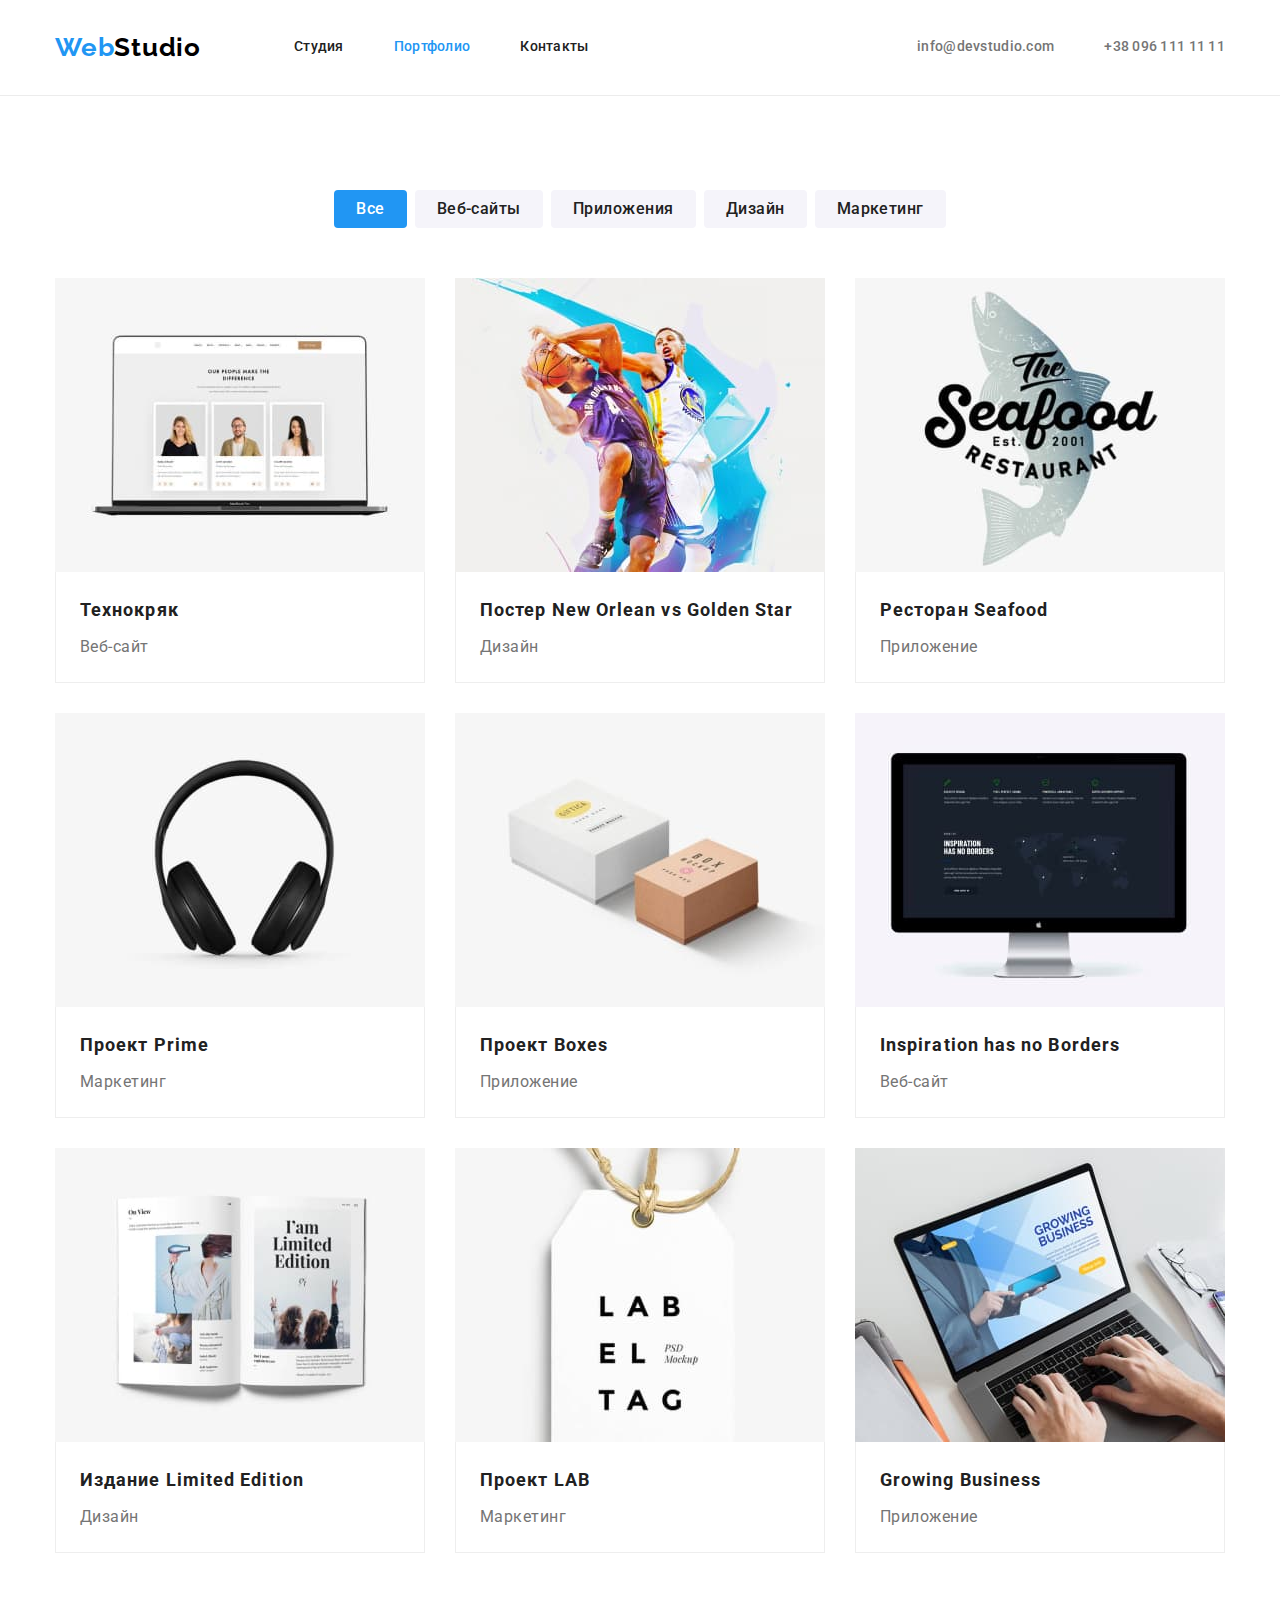
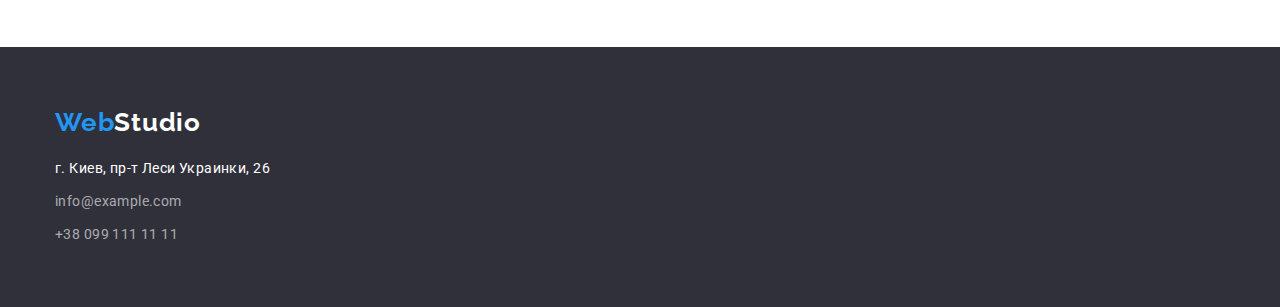
==== commit b92970af: "Добавляє заміну футера в портфоліо на футер з головної сторінки" ====
--- a/portfolio.html
+++ b/portfolio.html
@@ -145,9 +145,9 @@
             <a class="link logo" href="./index.html"><span class="web">Web</span>Studio</a>
             <address class="address">
                 <ul class="list">
-                    <li>г. Киев, пр-т Леси Украинки, 26</li>
-                    <li><a class="link contact" href="mailto:info@example.com">info@example.com</a></li>
-                    <li><a class="link contact" href="tel:+380991111111">+38 099 111 11 11</a></li>
+                    <li class="item">г. Киев, пр-т Леси Украинки, 26</li>
+                    <li class="item"><a class="link contact" href="mailto:info@example.com">info@example.com</a></li>
+                    <li class="item"><a class="link contact" href="tel:+380991111111">+38 099 111 11 11</a></li>
                 </ul>
             </address>
         </div>
--- a/css/styles.css
+++ b/css/styles.css
@@ -40,6 +40,8 @@
 
 .image {
   display: block;
+  max-width: 100%;
+  height: auto;
 }
 
 .section {
@@ -80,6 +82,9 @@
 }
 
 .header .logo {
+  display: inline-block;
+  padding-top: 32px;
+  padding-bottom: 32px;
   margin-right: 93px;
 
   color: var(--header-logo-color);
@@ -112,6 +117,10 @@
 }
 
 .header .contact {
+  display: inline-block;
+  padding-top: 32px;
+  padding-bottom: 32px;
+
   color: var(--primary-text-color);
   font-weight: 500;
   font-size: 14px;
@@ -140,18 +149,23 @@
 }
 
 .footer .logo {
+  display: inline-block;
+  margin-bottom: 20px;
+
   color: var(--primary-white-color);
 }
 
 .footer .address {
-  padding-top: 20px;
-
   color: var(--primary-white-color);
   font-style: normal;
   font-weight: 400;
   font-size: 14px;
   line-height: 1.71;
   letter-spacing: 0.03em;
+}
+
+.address .item:not(:last-child) {
+  margin-bottom: 9px;
 }
 
 .footer .contact {
@@ -304,9 +318,12 @@
   margin-left: 30px;
 }
 
+.team-description {
+  padding-top: 30px;
+  padding-bottom: 30px;
+}
+
 .team .name {
-  padding-top: 30px;
-
   color: var(--title-text-color);
   font-weight: 500;
   font-size: 16px;
@@ -316,8 +333,7 @@
 }
 
 .team .text {
-  padding-top: 10px;
-  padding-bottom: 30px;
+  margin-top: 10px;
 
   color: var(--primary-text-color);
   font-size: 16px;
@@ -330,8 +346,7 @@
 .list-buttons {
   display: flex;
   justify-content: center;
-  padding-bottom: 16px;
-  margin-bottom: 34px;
+  margin-bottom: 50px;
 }
 
 .list-buttons .item:not(:first-child) {
@@ -398,7 +413,7 @@
 }
 
 .project-name {
-  padding-bottom: 4px;
+  margin-bottom: 4px;
 
   color: var(--title-text-color);
   font-size: 18px;
